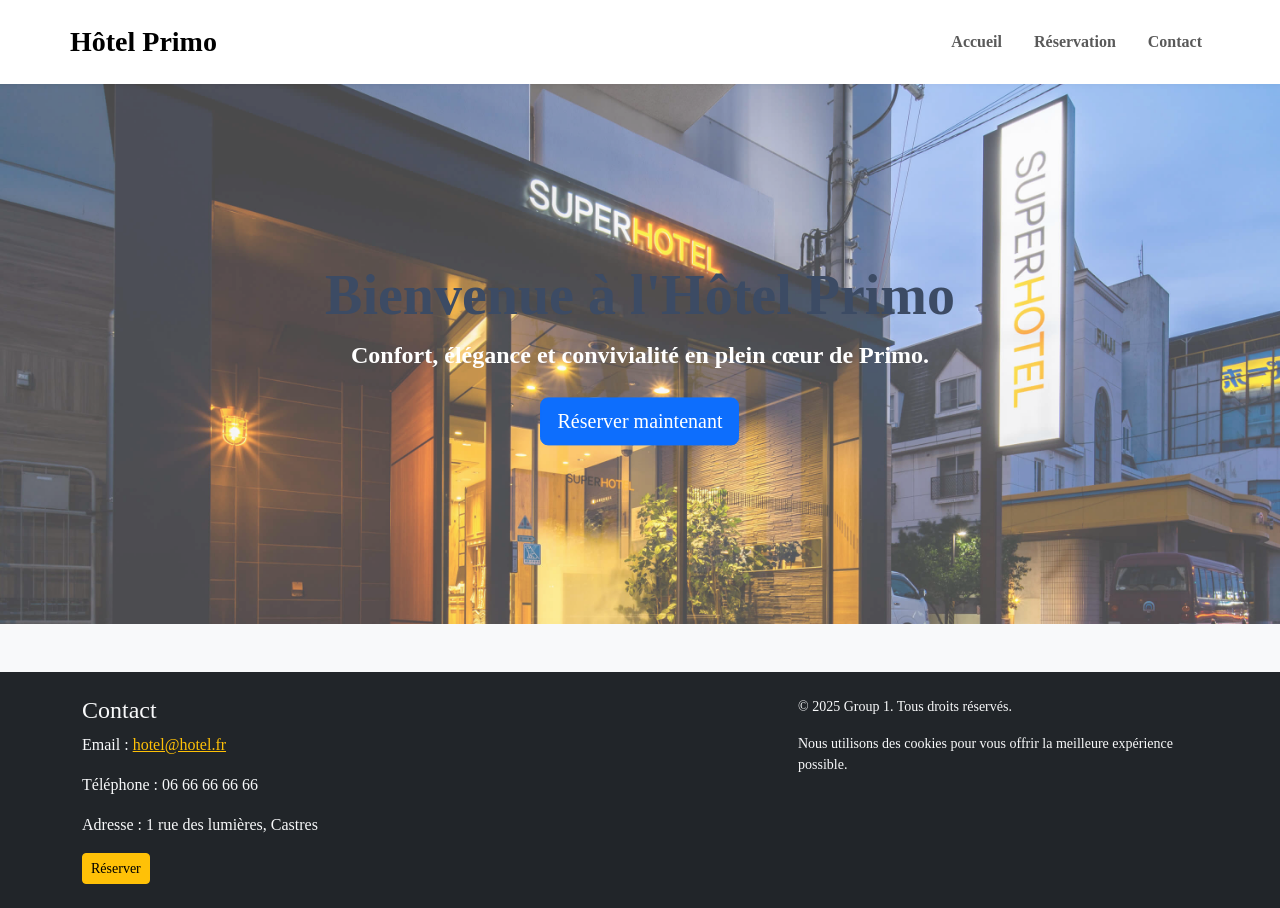
==== src/index.html @ 53b3a24c "Ajout du banner" ====
<!DOCTYPE html>
<html lang="fr">

<head>
    <meta charset="UTF-8">
    <meta name="viewport" content="width=device-width, initial-scale=1.0">

    <!-- Bootstrap CSS -->
    <link href="https://cdn.jsdelivr.net/npm/bootstrap@5.3.3/dist/css/bootstrap.min.css" rel="stylesheet">

    <link rel="stylesheet" href="css/style.css">
    <title>Hôtel - Accueil</title>
</head>

<body class="bg-light">

    <!-- NAVBAR -->
    <header class="bg-white shadow-sm">
        <nav class="navbar navbar-expand-lg navbar-light container py-3">
            <a class="navbar-brand fw-bold fs-3" href="#">Hôtel Primo</a>

            <button class="navbar-toggler" type="button" data-bs-toggle="collapse" data-bs-target="#navbarNav">
                <span class="navbar-toggler-icon"></span>
            </button>

            <div class="collapse navbar-collapse" id="navbarNav">
                <ul class="navbar-nav ms-auto gap-3">
                    <li class="nav-item">
                        <a class="nav-link fw-semibold" href="index.html">Accueil</a>
                    </li>
                    <li class="nav-item">
                        <a class="nav-link fw-semibold" href="reservation.html">Réservation</a>
                    </li>
                    <li class="nav-item">
                        <a class="nav-link fw-semibold" href="contact.html">Contact</a>
                    </li>
                </ul>
            </div>
        </nav>
    </header>

    <!-- HERO BANNER -->
    <section class="position-relative">
        <img src="img/hotel2.jpg" class="w-100" style="object-fit: cover; height: 60vh; opacity: 70%;">

        <div class="position-absolute top-50 start-50 translate-middle text-center text-white">
            <h1 class="display-4 fw-bold text-shadow">Bienvenue à l'Hôtel Primo</h1>
            <p class="fs-4 fw-bold">Confort, élégance et convivialité en plein cœur de Primo.</p>
            <a href="reservation.html" class="btn btn-primary btn-lg mt-2">Réserver maintenant</a>
        </div>
    </section>



    <!-- FOOTER -->
    <footer class="bg-dark text-light py-4 mt-5">
        <div class="container d-flex justify-content-between flex-wrap">

            <div>
                <h4>Contact</h4>
                <p>Email : <a href="mailto:hotel@hotel.fr" class="text-warning">hotel@hotel.fr</a></p>
                <p>Téléphone : 06 66 66 66 66</p>
                <p>Adresse : 1 rue des lumières, Castres</p>
                <a href="reservation.html" class="btn btn-warning btn-sm">Réserver</a>
            </div>

            <div class="mt-4 mt-md-0" style="max-width: 400px;">
                <p class="small">© 2025 Group 1. Tous droits réservés.</p>
                <p class="small">
                    Nous utilisons des cookies pour vous offrir la meilleure expérience possible.
                </p>
            </div>

        </div>
    </footer>


    <!-- Bootstrap JS -->
    <script src="https://cdn.jsdelivr.net/npm/bootstrap@5.3.3/dist/js/bootstrap.bundle.min.js"></script>
</body>

</html>
---- src/css/style.css ----
/* ================================
   PAGE CONTACT - STYLE UNIFIÉ
   Avec Bootstrap + Thème existant
   ================================ */

body {
    background: #F8F8F8;
    font-family: 'Georgia', serif;
}

/* Conteneur principal */
.contact-container {
    max-width: 900px;
    background: white;
    padding: 30px;
    margin: 40px auto;
    border-radius: 12px;
    box-shadow: 0 0 10px rgba(0,0,0,0.08);
}

/* Titres */
h1, h2 {
    color: #3C4B64;
    font-weight: bold;
}

/* Champs du formulaire */
.form-control {
    border-radius: 10px;
    padding: 12px;
    font-size: 16px;
    border: 1px solid #ccc;
}

textarea.form-control {
    height: 150px;
}

/* Bouton principal */
.btn-contact {
    background: #3C4B64;
    color: white;
    border-radius: 10px;
    padding: 12px 20px;
    font-size: 18px;
    width: 100%;
}

.btn-contact:hover {
    background: #2F3B51;
}

/* Infos hôtel */
.info p {
    font-size: 18px;
}

/* Carte */
.map iframe {
    width: 100%;
    height: 300px;
    border-radius: 10px;
    border: none;
}
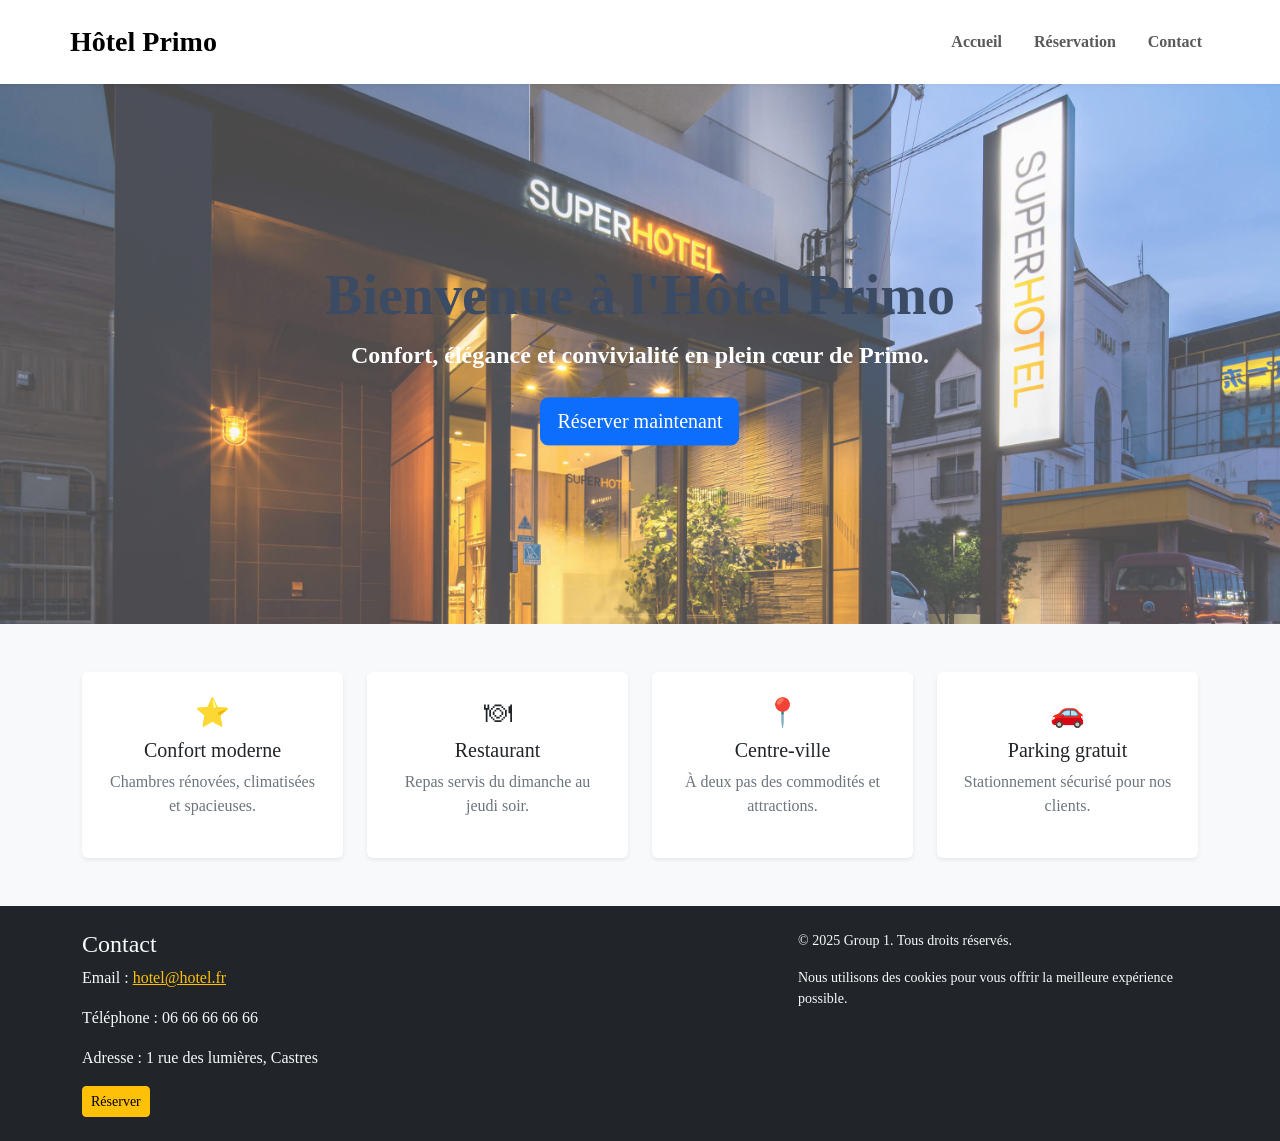
==== commit b8e975b7: "Ajout du key feature" ====
--- a/src/index.html
+++ b/src/index.html
@@ -50,6 +50,43 @@
         </div>
     </section>
 
+    <!-- KEY FEATURES -->
+    <section class="container my-5">
+        <div class="row text-center g-4">
+
+            <div class="col-md-3">
+                <div class="card p-4 border-0 shadow-sm">
+                    <h3>⭐</h3>
+                    <h5>Confort moderne</h5>
+                    <p class="text-secondary">Chambres rénovées, climatisées et spacieuses.</p>
+                </div>
+            </div>
+
+            <div class="col-md-3">
+                <div class="card p-4 border-0 shadow-sm">
+                    <h3>🍽</h3>
+                    <h5>Restaurant</h5>
+                    <p class="text-secondary">Repas servis du dimanche au jeudi soir.</p>
+                </div>
+            </div>
+
+            <div class="col-md-3">
+                <div class="card p-4 border-0 shadow-sm">
+                    <h3>📍</h3>
+                    <h5>Centre-ville</h5>
+                    <p class="text-secondary">À deux pas des commodités et attractions.</p>
+                </div>
+            </div>
+
+            <div class="col-md-3">
+                <div class="card p-4 border-0 shadow-sm">
+                    <h3>🚗</h3>
+                    <h5>Parking gratuit</h5>
+                    <p class="text-secondary">Stationnement sécurisé pour nos clients.</p>
+                </div>
+            </div>
+        </div>
+    </section>
 
 
     <!-- FOOTER -->
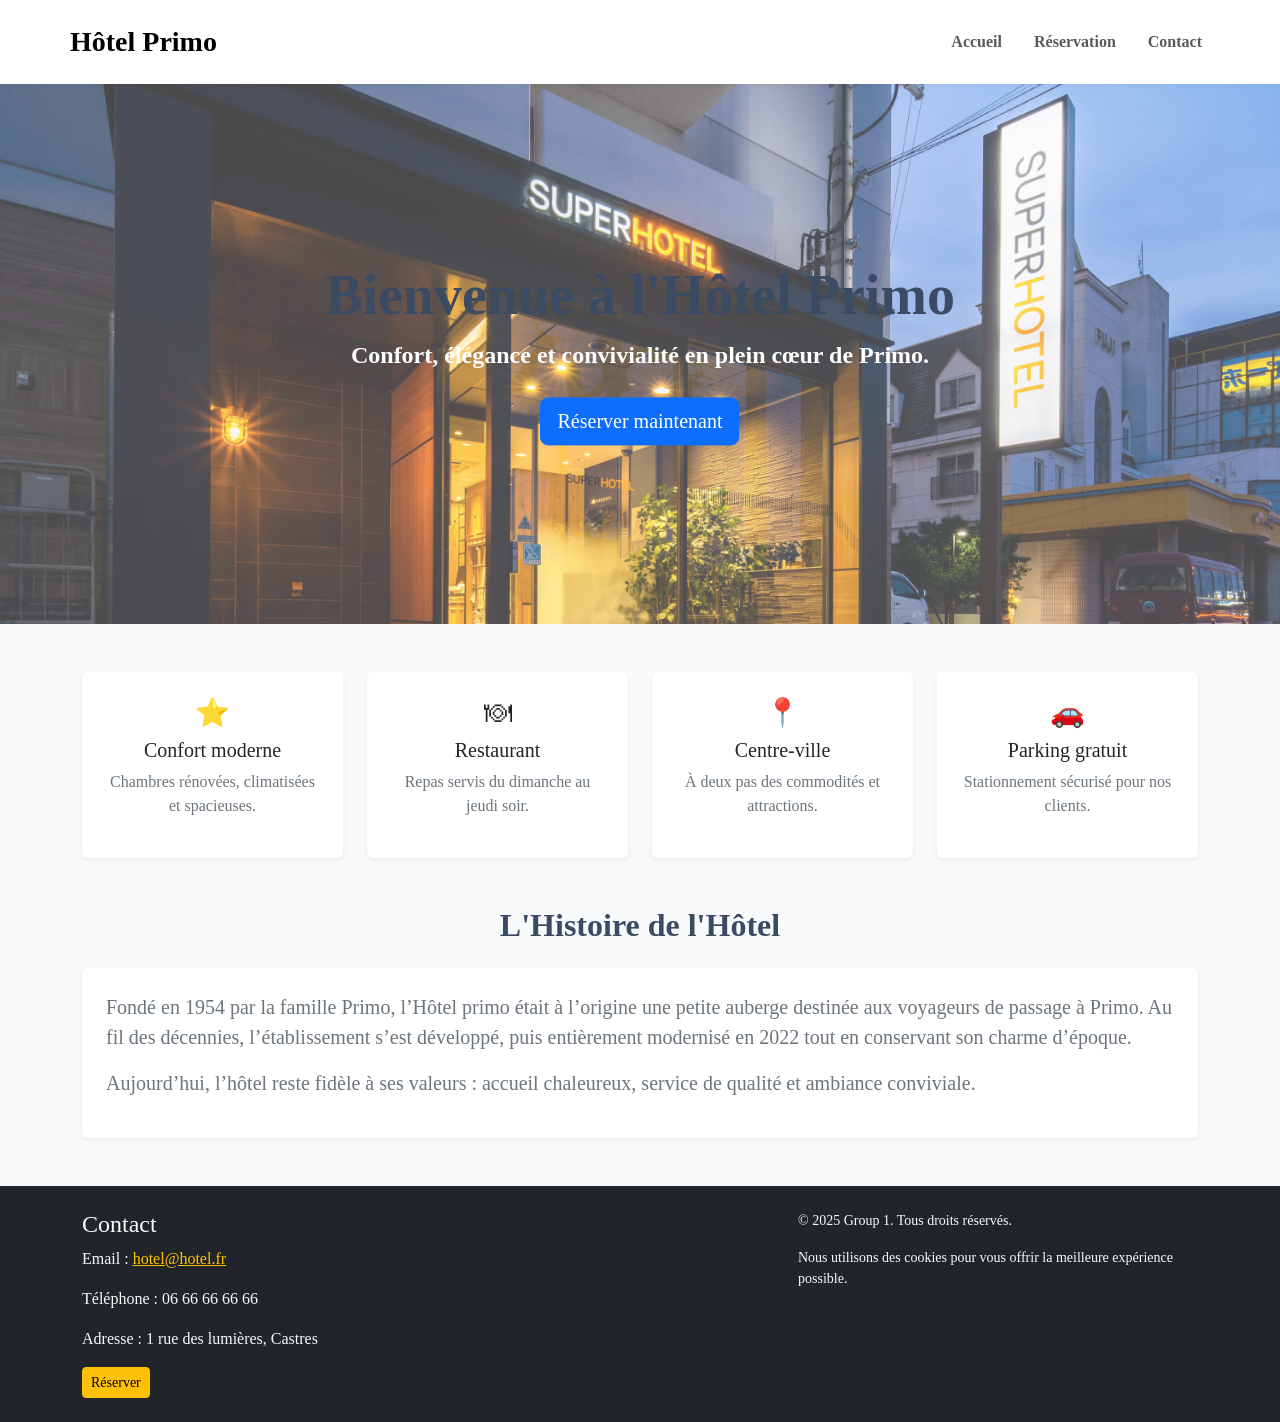
==== commit 566a2297: "Ajout du section Historique" ====
--- a/src/index.html
+++ b/src/index.html
@@ -88,6 +88,23 @@
         </div>
     </section>
 
+    <!-- HOTEL HISTORY -->
+    <section class="container my-5">
+        <h2 class="text-center mb-4">L'Histoire de l'Hôtel</h2>
+
+        <div class="card shadow-sm p-4 border-0">
+            <p class="fs-5 text-secondary">
+                Fondé en 1954 par la famille Primo, l’Hôtel primo était à l’origine une petite auberge
+                destinée aux voyageurs de passage à Primo. Au fil des décennies, l’établissement s’est développé,
+                puis entièrement modernisé en 2022 tout en conservant son charme d’époque.
+            </p>
+
+            <p class="fs-5 text-secondary">
+                Aujourd’hui, l’hôtel reste fidèle à ses valeurs : accueil chaleureux,
+                service de qualité et ambiance conviviale.
+            </p>
+        </div>
+    </section>
 
     <!-- FOOTER -->
     <footer class="bg-dark text-light py-4 mt-5">
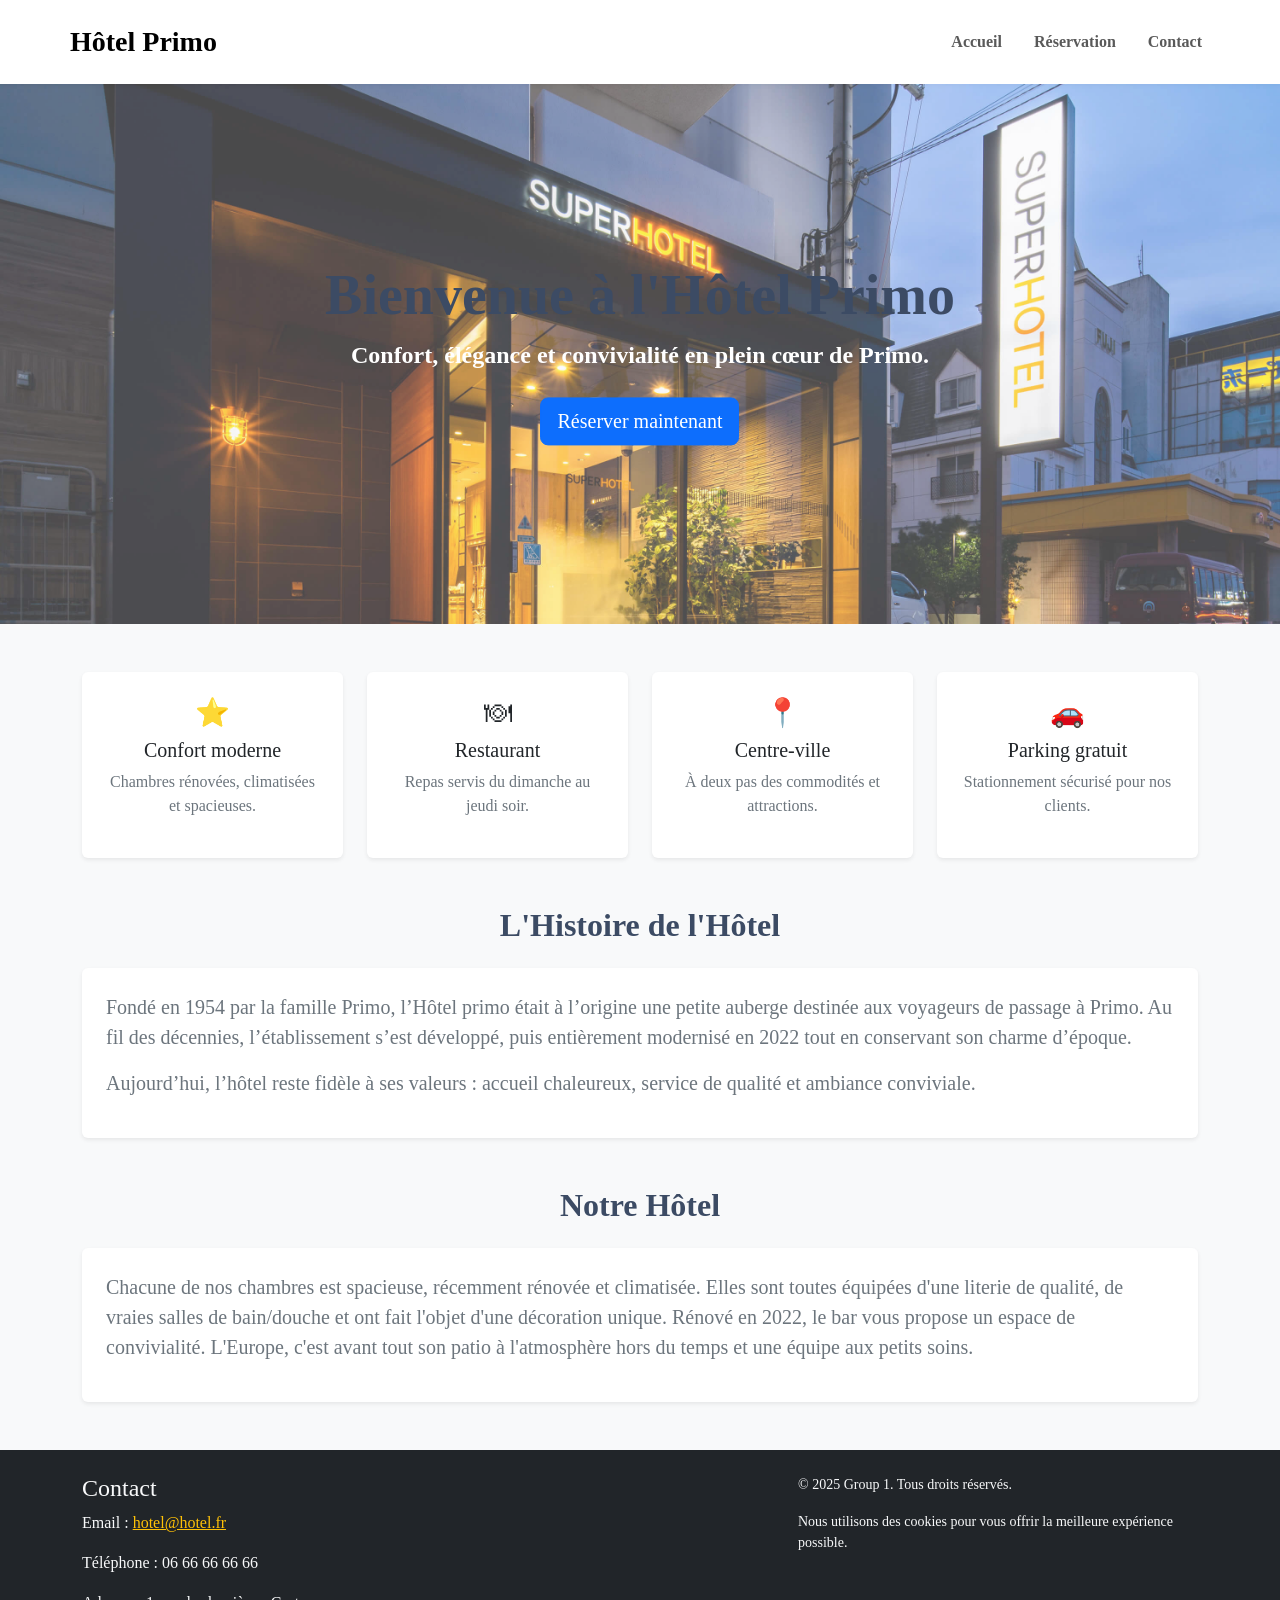
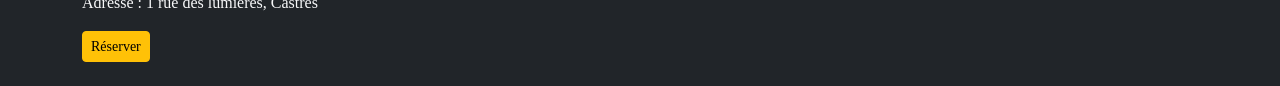
==== commit ffb08abd: "Ajout du section intro" ====
--- a/src/index.html
+++ b/src/index.html
@@ -106,6 +106,22 @@
         </div>
     </section>
 
+    <!-- NOTRE HOTEL -->
+    <section class="container my-5">
+        <h2 class="text-center mb-4">Notre Hôtel</h2>
+
+        <div class="card shadow-sm p-4 border-0">
+            <p class="fs-5 text-secondary">
+                Chacune de nos chambres est spacieuse, récemment rénovée et climatisée.
+                Elles sont toutes équipées d'une literie de qualité, de vraies salles de bain/douche
+                et ont fait l'objet d'une décoration unique.
+                Rénové en 2022, le bar vous propose un espace de convivialité.
+                L'Europe, c'est avant tout son patio à l'atmosphère hors du temps
+                et une équipe aux petits soins.
+            </p>
+        </div>
+    </section>
+
     <!-- FOOTER -->
     <footer class="bg-dark text-light py-4 mt-5">
         <div class="container d-flex justify-content-between flex-wrap">
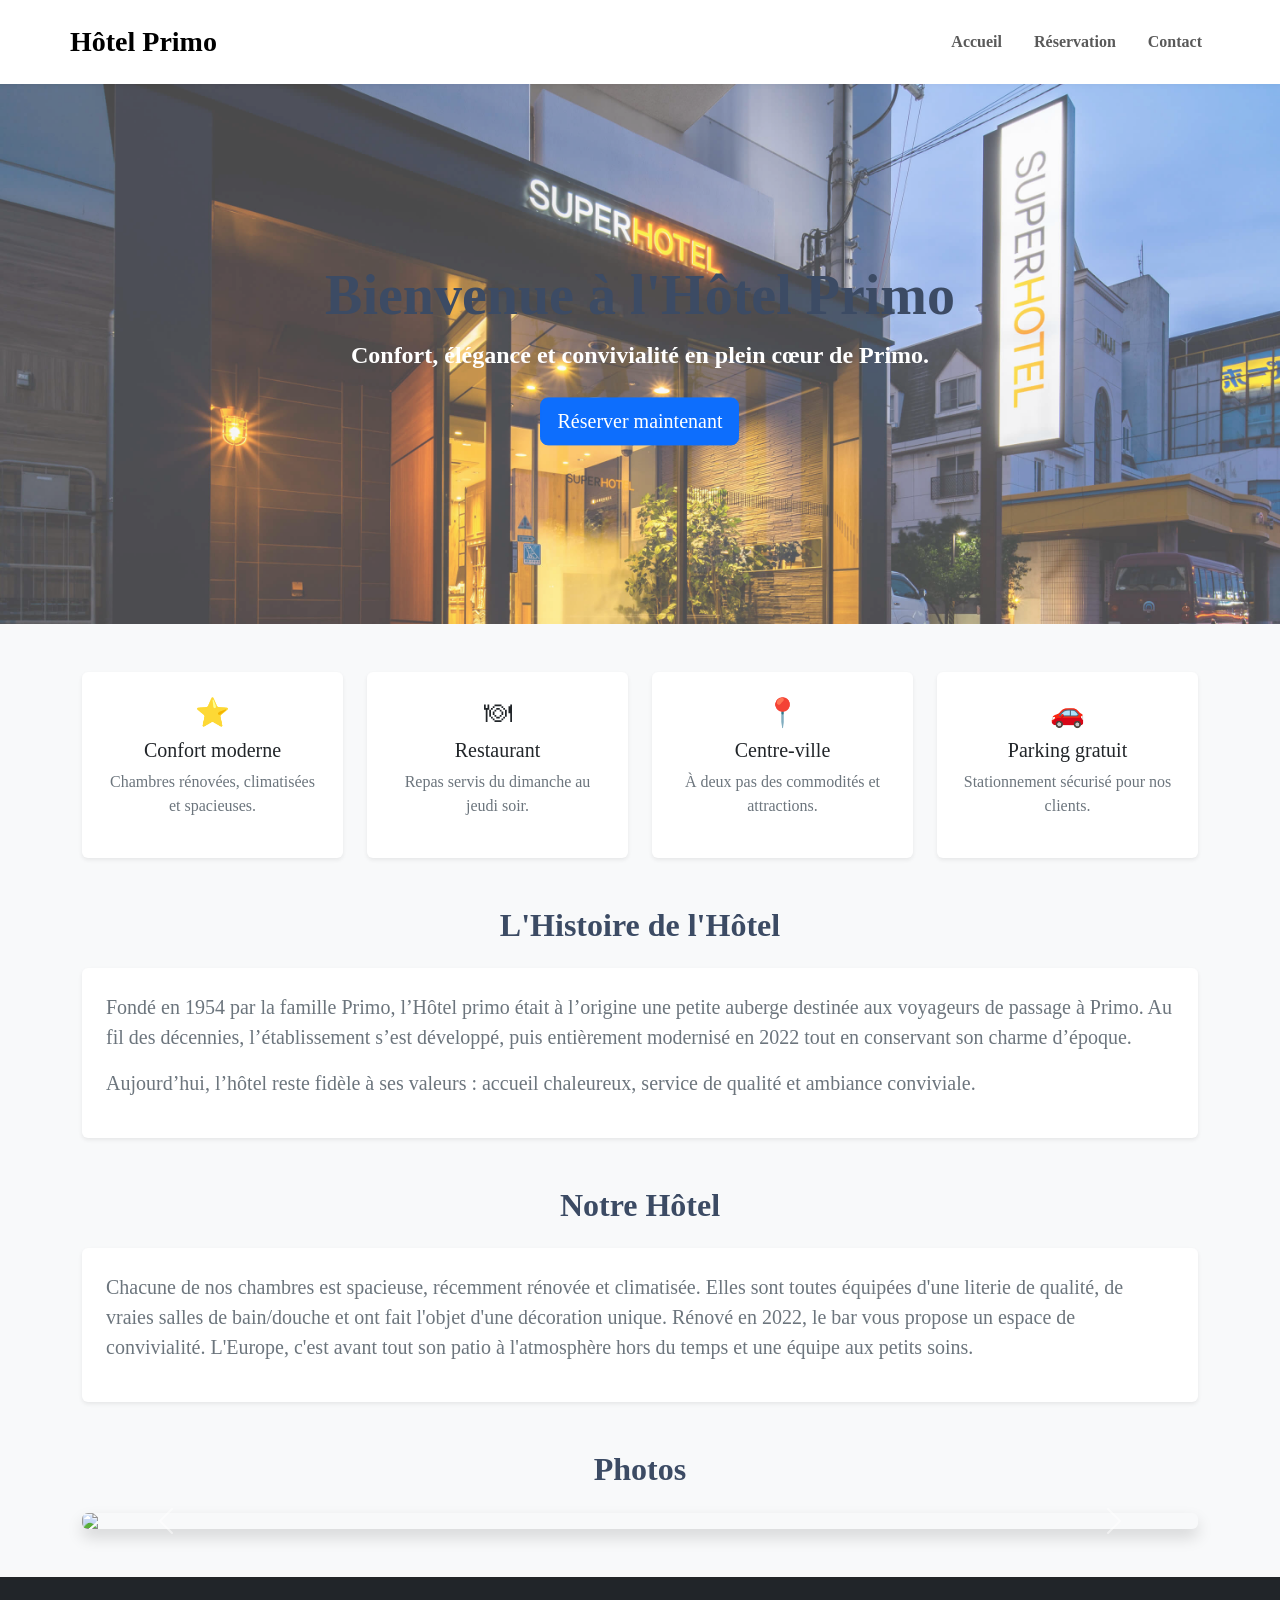
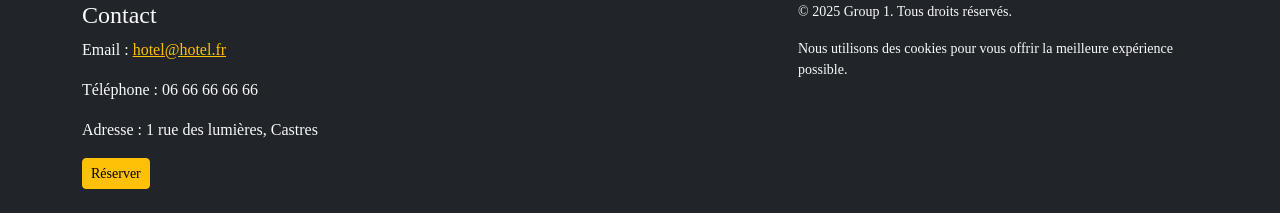
==== commit fe8ed6a0: "Ajout du carousel" ====
--- a/src/index.html
+++ b/src/index.html
@@ -122,6 +122,33 @@
         </div>
     </section>
 
+    <!-- PHOTO CAROUSEL -->
+    <section class="container my-5">
+        <h2 class="text-center mb-4">Photos</h2>
+
+        <div id="carouselHotel" class="carousel slide shadow rounded" data-bs-ride="carousel">
+            <div class="carousel-inner">
+                <div class="carousel-item active">
+                    <img src="https://picsum.photos/id/1035/800/600" class="d-block w-100 rounded">
+                </div>
+                <div class="carousel-item">
+                    <img src="https://picsum.photos/id/1043/800/600" class="d-block w-100 rounded">
+                </div>
+                <div class="carousel-item">
+                    <img src="https://picsum.photos/id/1050/800/600" class="d-block w-100 rounded">
+                </div>
+            </div>
+
+            <button class="carousel-control-prev" type="button" data-bs-target="#carouselHotel" data-bs-slide="prev">
+                <span class="carousel-control-prev-icon"></span>
+            </button>
+
+            <button class="carousel-control-next" type="button" data-bs-target="#carouselHotel" data-bs-slide="next">
+                <span class="carousel-control-next-icon"></span>
+            </button>
+        </div>
+    </section>
+
     <!-- FOOTER -->
     <footer class="bg-dark text-light py-4 mt-5">
         <div class="container d-flex justify-content-between flex-wrap">
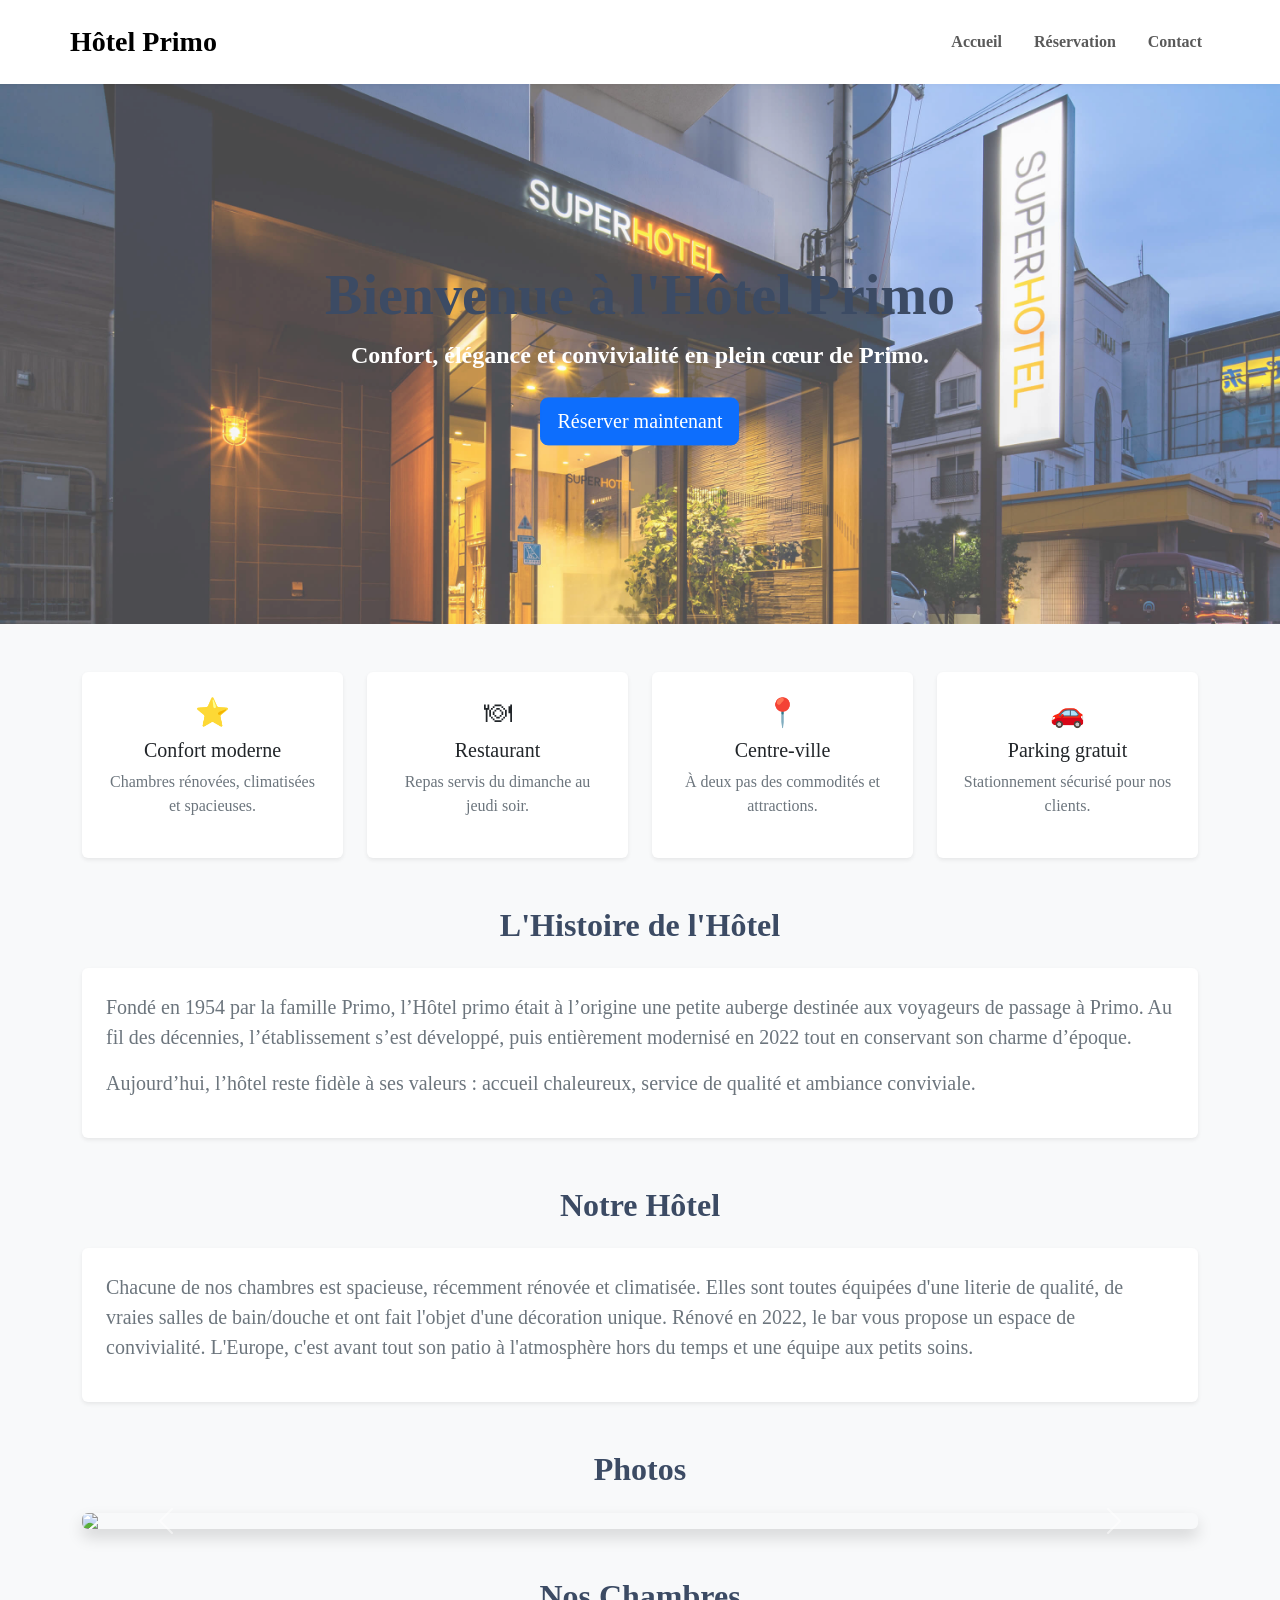
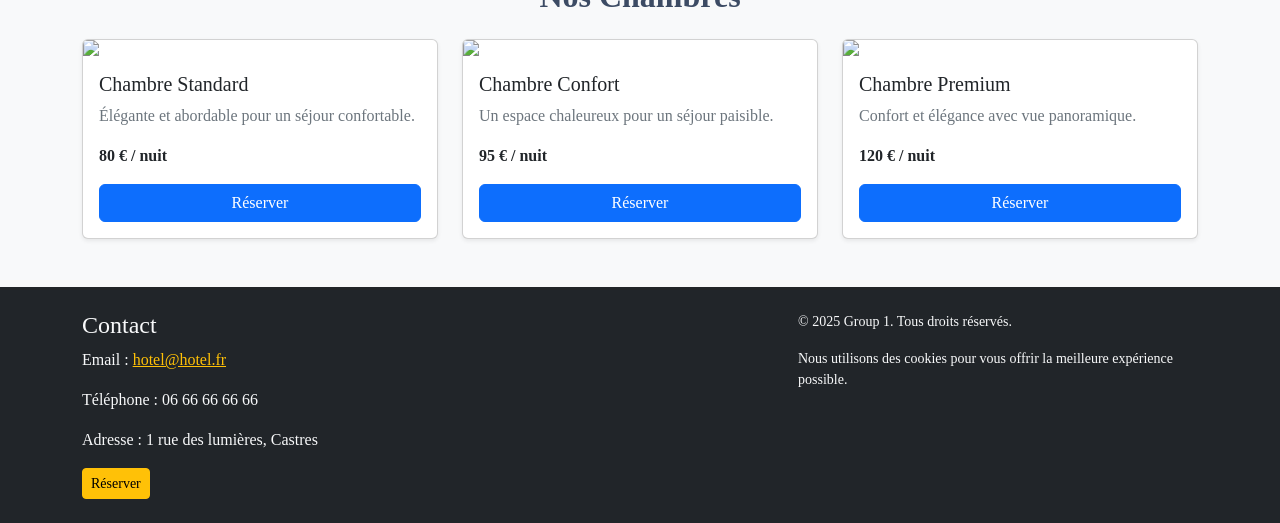
==== commit 9c4a02ce: "Ajout du chambre section" ====
--- a/src/index.html
+++ b/src/index.html
@@ -149,6 +149,51 @@
         </div>
     </section>
 
+    <!-- ROOMS SECTION -->
+    <section class="container my-5">
+        <h2 class="text-center mb-4">Nos Chambres</h2>
+
+        <div class="row g-4">
+
+            <div class="col-md-4">
+                <div class="card shadow-sm">
+                    <img src="https://picsum.photos/id/1050/800/600" class="card-img-top">
+                    <div class="card-body">
+                        <h5 class="card-title">Chambre Standard</h5>
+                        <p class="text-secondary">Élégante et abordable pour un séjour confortable.</p>
+                        <p class="fw-bold">80 € / nuit</p>
+                        <a href="reservation.html" class="btn btn-primary w-100">Réserver</a>
+                    </div>
+                </div>
+            </div>
+
+            <div class="col-md-4">
+                <div class="card shadow-sm">
+                    <img src="https://picsum.photos/id/1043/800/600" class="card-img-top">
+                    <div class="card-body">
+                        <h5 class="card-title">Chambre Confort</h5>
+                        <p class="text-secondary">Un espace chaleureux pour un séjour paisible.</p>
+                        <p class="fw-bold">95 € / nuit</p>
+                        <a href="reservation.html" class="btn btn-primary w-100">Réserver</a>
+                    </div>
+                </div>
+            </div>
+
+            <div class="col-md-4">
+                <div class="card shadow-sm">
+                    <img src="https://picsum.photos/id/1035/800/600" class="card-img-top">
+                    <div class="card-body">
+                        <h5 class="card-title">Chambre Premium</h5>
+                        <p class="text-secondary">Confort et élégance avec vue panoramique.</p>
+                        <p class="fw-bold">120 € / nuit</p>
+                        <a href="reservation.html" class="btn btn-primary w-100">Réserver</a>
+                    </div>
+                </div>
+            </div>
+
+        </div>
+    </section>
+
     <!-- FOOTER -->
     <footer class="bg-dark text-light py-4 mt-5">
         <div class="container d-flex justify-content-between flex-wrap">
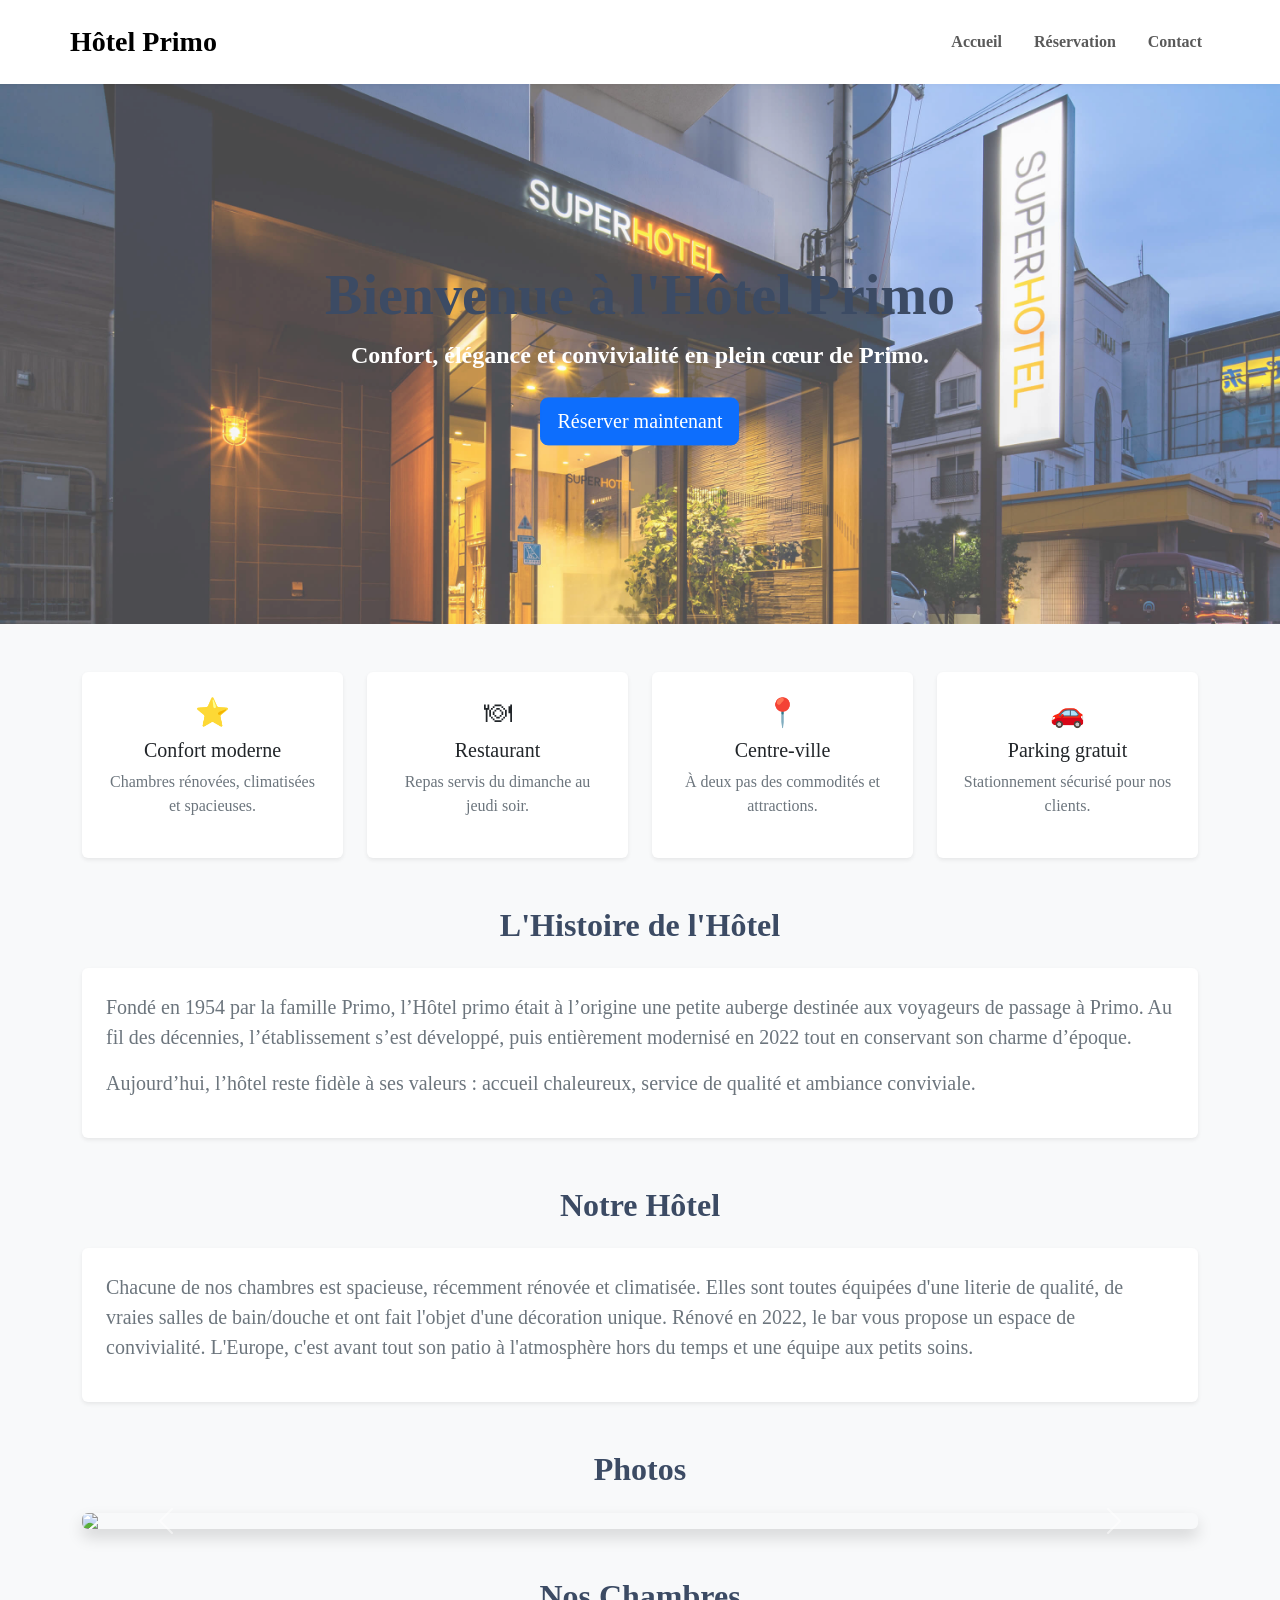
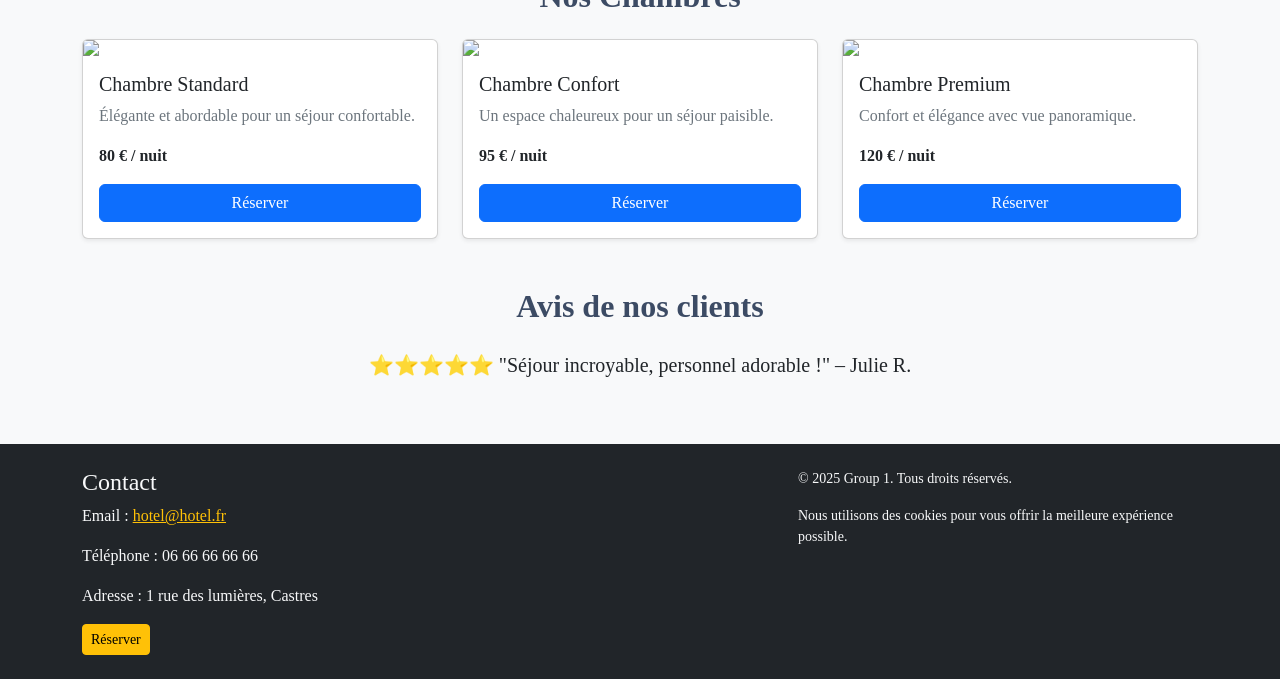
==== commit 7d320afd: "Ajout du review section" ====
--- a/src/index.html
+++ b/src/index.html
@@ -194,6 +194,29 @@
         </div>
     </section>
 
+    <!-- REVIEWS -->
+    <section class="container my-5">
+        <h2 class="text-center mb-4">Avis de nos clients</h2>
+
+        <div id="reviewsCarousel" class="carousel slide" data-bs-ride="carousel">
+            <div class="carousel-inner text-center">
+
+                <div class="carousel-item active">
+                    <p class="fs-5">⭐⭐⭐⭐⭐ "Séjour incroyable, personnel adorable !" – Julie R.</p>
+                </div>
+
+                <div class="carousel-item">
+                    <p class="fs-5">⭐⭐⭐⭐ "Chambre très propre et confortable." – Marc L.</p>
+                </div>
+
+                <div class="carousel-item">
+                    <p class="fs-5">⭐⭐⭐⭐⭐ "Le patio est magnifique, je recommande vivement." – Sarah D.</p>
+                </div>
+
+            </div>
+        </div>
+    </section>
+
     <!-- FOOTER -->
     <footer class="bg-dark text-light py-4 mt-5">
         <div class="container d-flex justify-content-between flex-wrap">
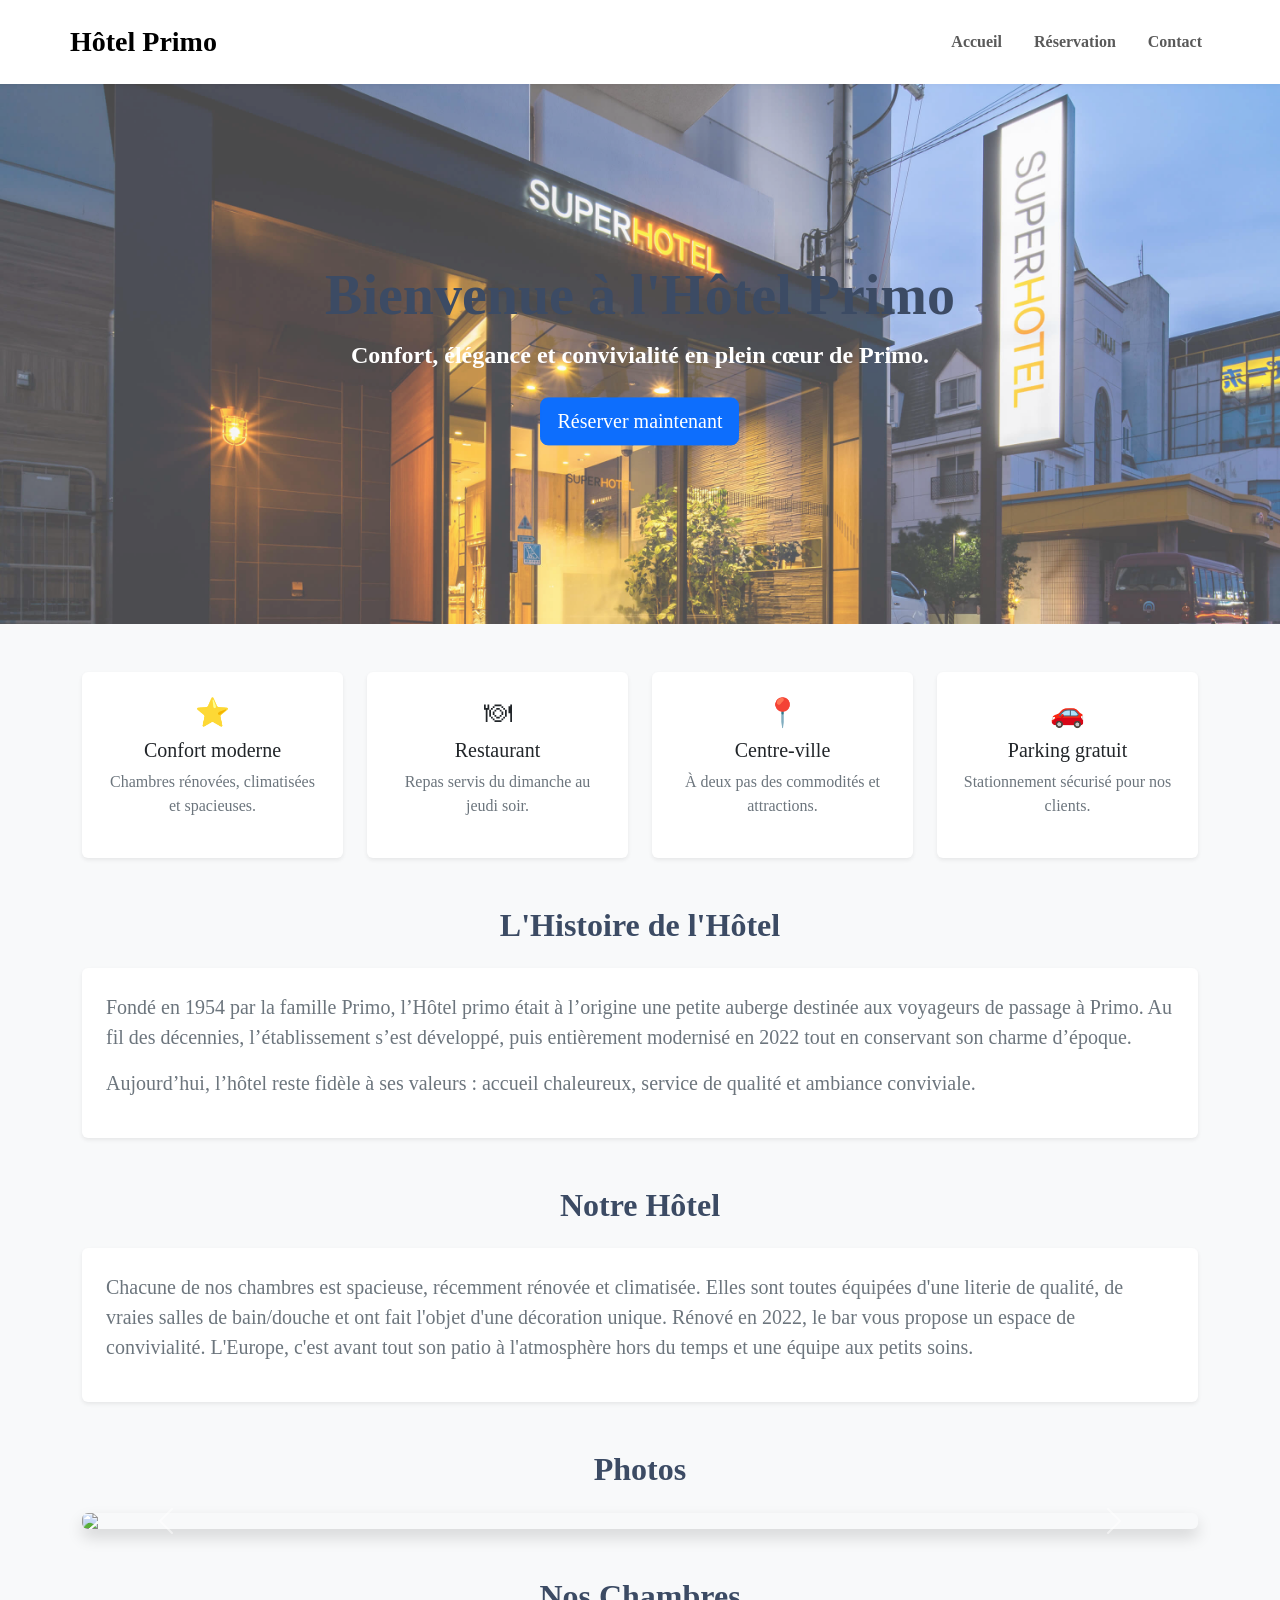
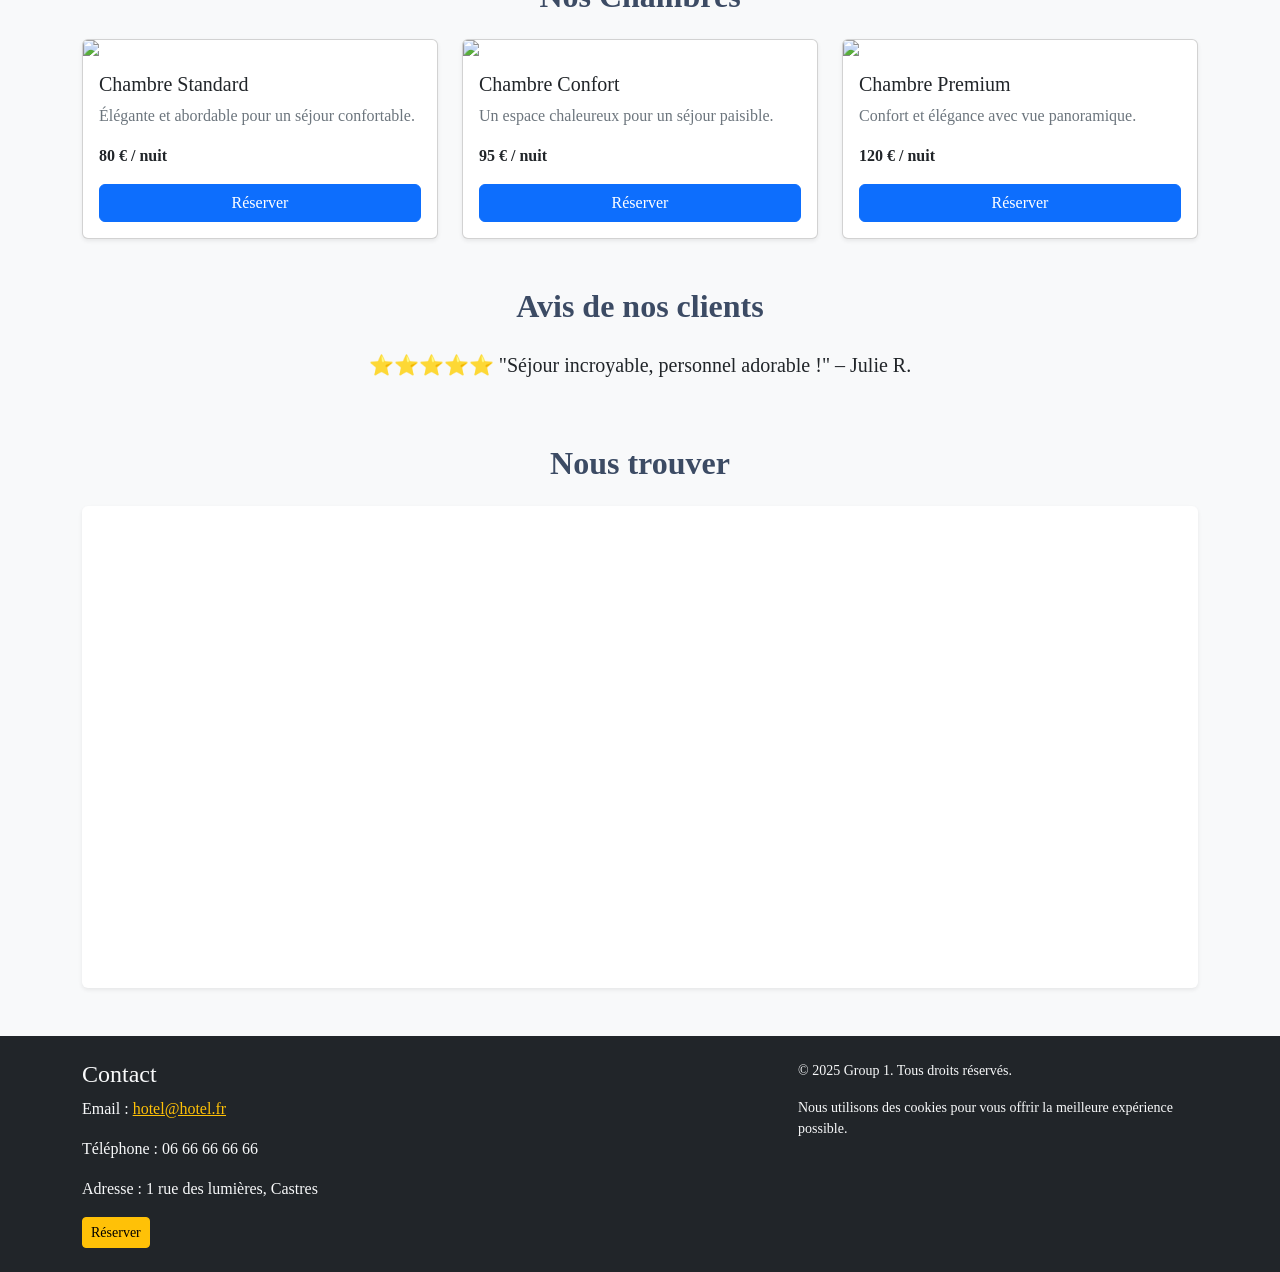
==== commit f10c6038: "Modification de la carte map" ====
--- a/src/index.html
+++ b/src/index.html
@@ -217,6 +217,18 @@
         </div>
     </section>
 
+    <!-- MAP -->
+    <section class="container my-5">
+        <h2 class="text-center mb-4">Nous trouver</h2>
+
+        <div class="card shadow-sm p-3 border-0">
+            <iframe
+                src="https://www.google.com/maps/embed?pb=!1m18!1m12!1m3!1d2889.072550291681!2d2.235488285778369!3d43.60503099659935!2m3!1f0!2f0!3f0!3m2!1i1024!2i768!4f13.1!3m3!1m2!1s0x12ae11e88d9520e5%3A0xdeec2de06d2e8ec0!2sEurope%20H%C3%B4tel%20Castres!5e0!3m2!1sfr!2sfr!4v1765536648285!5m2!1sfr!2sfr"
+                width="100%" height="450" style="border:0;" allowfullscreen loading="lazy">
+            </iframe>
+        </div>
+    </section>
+
     <!-- FOOTER -->
     <footer class="bg-dark text-light py-4 mt-5">
         <div class="container d-flex justify-content-between flex-wrap">
